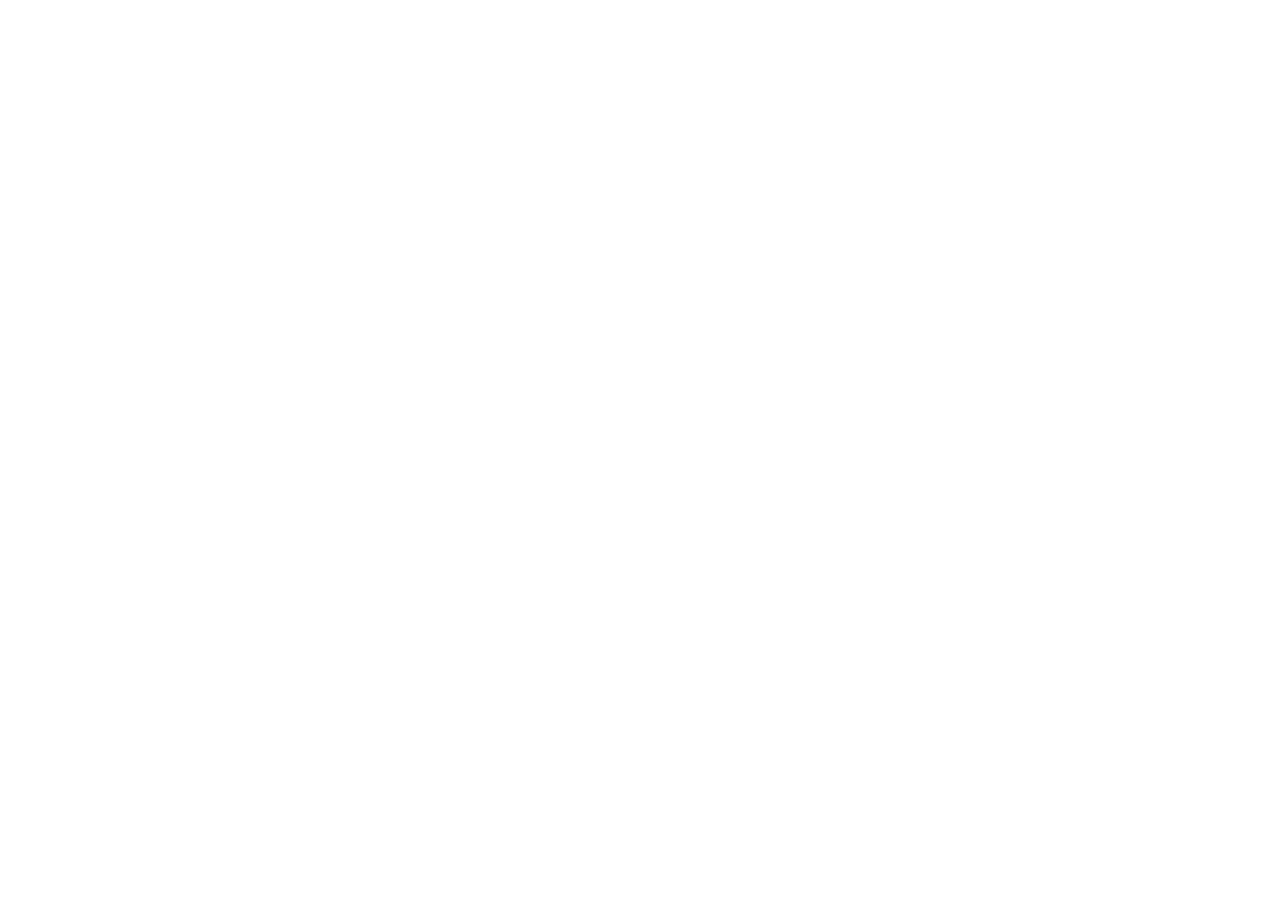
==== index.html @ e429faac "first commit" ====
<!DOCTYPE html>
<html lang="en">
<head>
    <meta charset="UTF-8">
    <meta name="viewport" content="width=device-width, initial-scale=1.0">
    <title>Toboolist</title>
    <link rel="stylesheet" href="css/resets.css">
    <link rel="stylesheet" href="css/style.css">
</head>
<body>
    
</body>
</html>
---- css/resets.css ----
html, body, div, span, applet, object, iframe,
h1, h2, h3, h4, h5, h6, p, blockquote, pre,
a, abbr, acronym, address, big, cite, code,
del, dfn, em, img, ins, kbd, q, s, samp,
small, strike, strong, sub, sup, tt, var,
b, u, i, center,
dl, dt, dd, ol, ul, li,
fieldset, form, label, legend,
table, caption, tbody, tfoot, thead, tr, th, td,
article, aside, canvas, details, embed, 
figure, figcaption, footer, header, hgroup, 
menu, nav, output, ruby, section, summary,
time, mark, audio, video {
	margin: 0;
	padding: 0;
	border: 0;
	font-size: 100%;
	font: inherit;
	vertical-align: baseline;
}
/* HTML5 display-role reset for older browsers */
article, aside, details, figcaption, figure, 
footer, header, hgroup, menu, nav, section {
	display: block;
}
body {
	line-height: 1;
}
ol, ul {
	list-style: none;
}
blockquote, q {
	quotes: none;
}
blockquote:before, blockquote:after,
q:before, q:after {
	content: '';
	content: none;
}
table {
	border-collapse: collapse;
	border-spacing: 0;
}
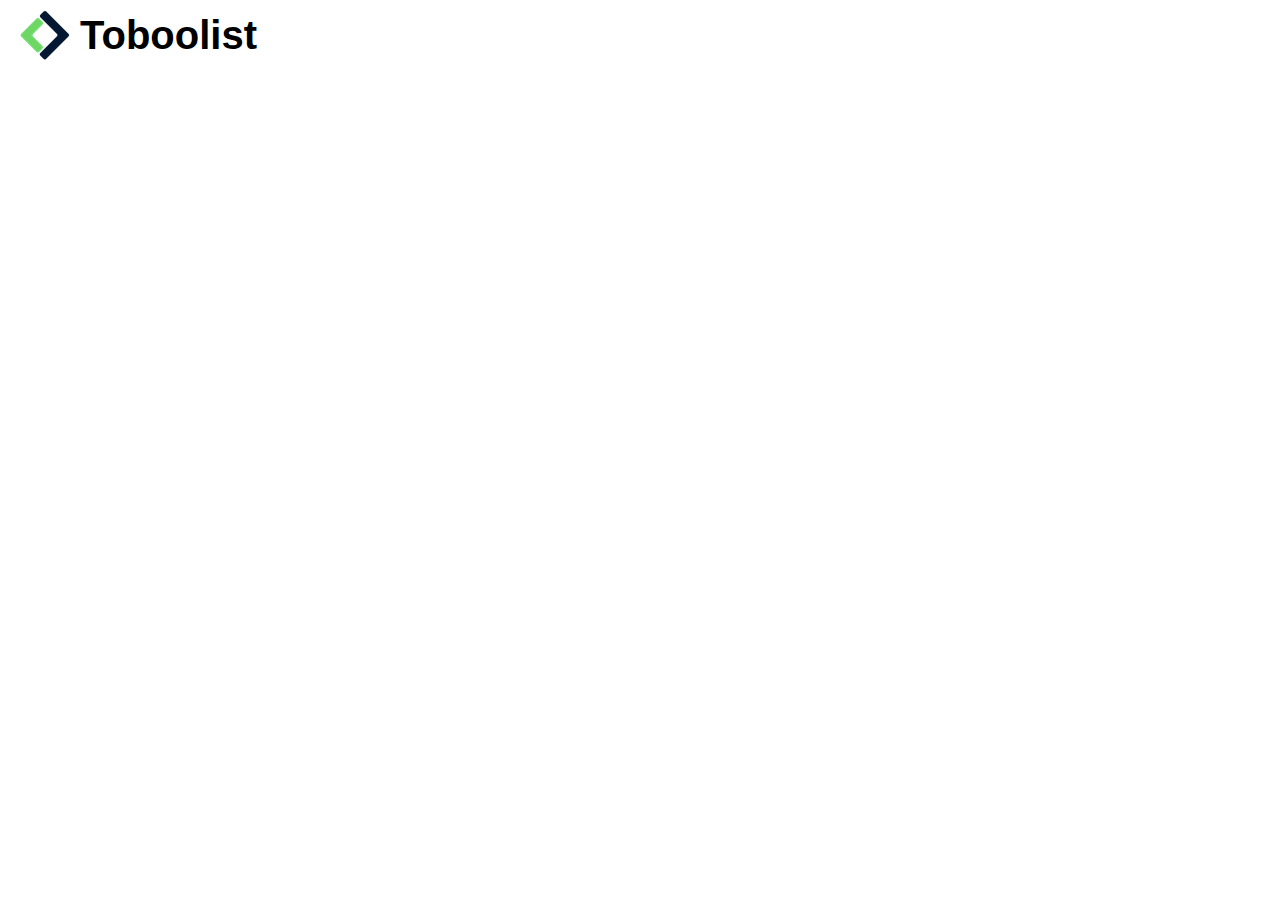
==== commit a8d8a9d9: "add header" ====
--- a/index.html
+++ b/index.html
@@ -1,5 +1,6 @@
 <!DOCTYPE html>
 <html lang="en">
+
 <head>
     <meta charset="UTF-8">
     <meta name="viewport" content="width=device-width, initial-scale=1.0">
@@ -7,7 +8,16 @@
     <link rel="stylesheet" href="css/resets.css">
     <link rel="stylesheet" href="css/style.css">
 </head>
+
 <body>
-    
+    <header>
+        <img id="logo-image" src="img/Logo.png" alt="Toboolist logo">
+        <h1 id="page-title">Toboolist</h1>
+    </header>
+    <main>
+        <nav></nav>
+        <section></section>
+    </main>
 </body>
+
 </html>--- a/css/style.css
+++ b/css/style.css
@@ -0,0 +1,26 @@
+:root {
+    font-family: Arial, Helvetica, sans-serif;
+    --body-bg: #ffffff;
+    --main-bg: #f6f8f9;
+    --button-pressed: #47adf1;
+    --text-color: #444851;
+    --tag-editorial: #45abe9;
+    --tag-q1goals: #9c72e4;
+    --tag-recruiting: #64c0a8;
+    --tag-mobile: #f29e33;
+    --tag-website: #d863a0;
+    --tag-sales: #b0c926;
+}
+
+header {
+    padding: 10px 20px;
+    display: flex;
+    height: 50px;
+}
+
+#page-title {
+    font-size: 2.5rem;
+    font-weight: 700;
+    margin: auto 10px;
+    
+}
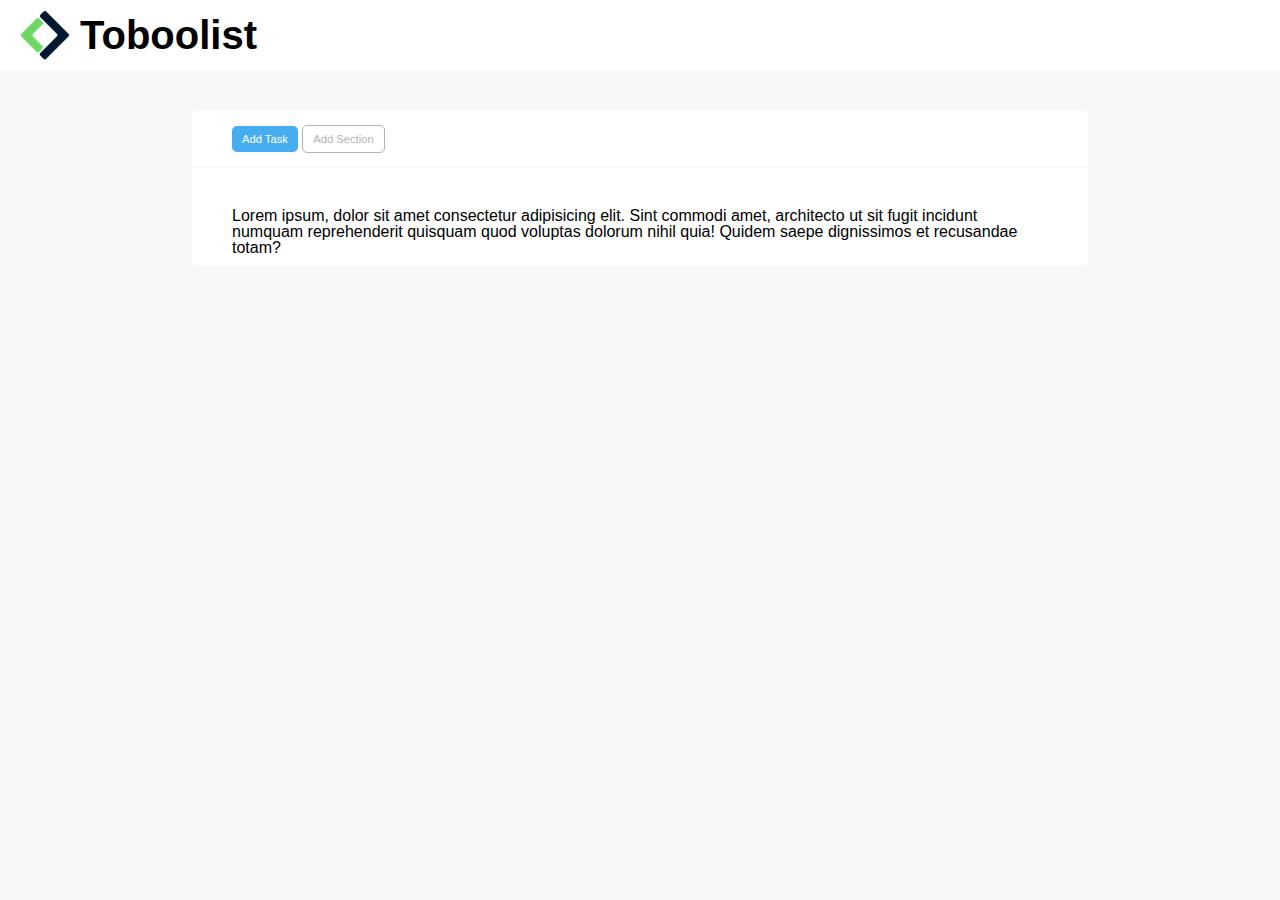
==== commit 03e218af: "add navbar" ====
--- a/index.html
+++ b/index.html
@@ -10,13 +10,25 @@
 </head>
 
 <body>
+    <!-- Header -->
     <header>
         <img id="logo-image" src="img/Logo.png" alt="Toboolist logo">
         <h1 id="page-title">Toboolist</h1>
     </header>
-    <main>
-        <nav></nav>
-        <section></section>
+
+    <!-- Main -->
+    <main id="main-tab">
+
+        <!-- Buttons section -->
+        <section id="buttons">
+            <span id="btn-task">Add Task</span>
+            <span id="btn-section">Add Section</span>
+        </section>
+
+        <!-- Main list -->
+        <section id="main-list">Lorem ipsum, dolor sit amet consectetur adipisicing elit. Sint commodi amet, architecto
+            ut sit fugit incidunt numquam reprehenderit quisquam quod voluptas dolorum nihil quia! Quidem saepe
+            dignissimos et recusandae totam?</section>
     </main>
 </body>
 
--- a/css/style.css
+++ b/css/style.css
@@ -1,9 +1,8 @@
 :root {
     font-family: Arial, Helvetica, sans-serif;
-    --body-bg: #ffffff;
-    --main-bg: #f6f8f9;
+    --body-bg: #f6f8f9;
     --button-pressed: #47adf1;
-    --text-color: #444851;
+    --text-color: #b3b3b4;
     --tag-editorial: #45abe9;
     --tag-q1goals: #9c72e4;
     --tag-recruiting: #64c0a8;
@@ -12,7 +11,12 @@
     --tag-sales: #b0c926;
 }
 
+body {
+    background-color: var(--body-bg);
+}
+
 header {
+    background-color: white;
     padding: 10px 20px;
     display: flex;
     height: 50px;
@@ -22,5 +26,37 @@
     font-size: 2.5rem;
     font-weight: 700;
     margin: auto 10px;
-    
 }
+
+#main-tab {
+    background-color: white;
+    width: 70%;
+    margin: 40px auto;
+    border-radius: 5px;
+}
+
+#buttons {
+    padding: 20px 40px 20px;
+    border-bottom: 2px solid var(--body-bg);
+}
+
+#main-list {
+    padding: 40px 40px 10px;
+}
+
+#btn-task {
+    background-color: var(--button-pressed);
+    border-radius: 5px;
+    padding: 7px 10px;
+    color: white;
+    font-size: 0.7rem;
+}
+
+#btn-section {
+    background-color: white;
+    border-radius: 5px;
+    padding: 7px 10px;
+    color: var(--text-color);
+    border: 1px solid var(--text-color);
+    font-size: 0.7rem;
+}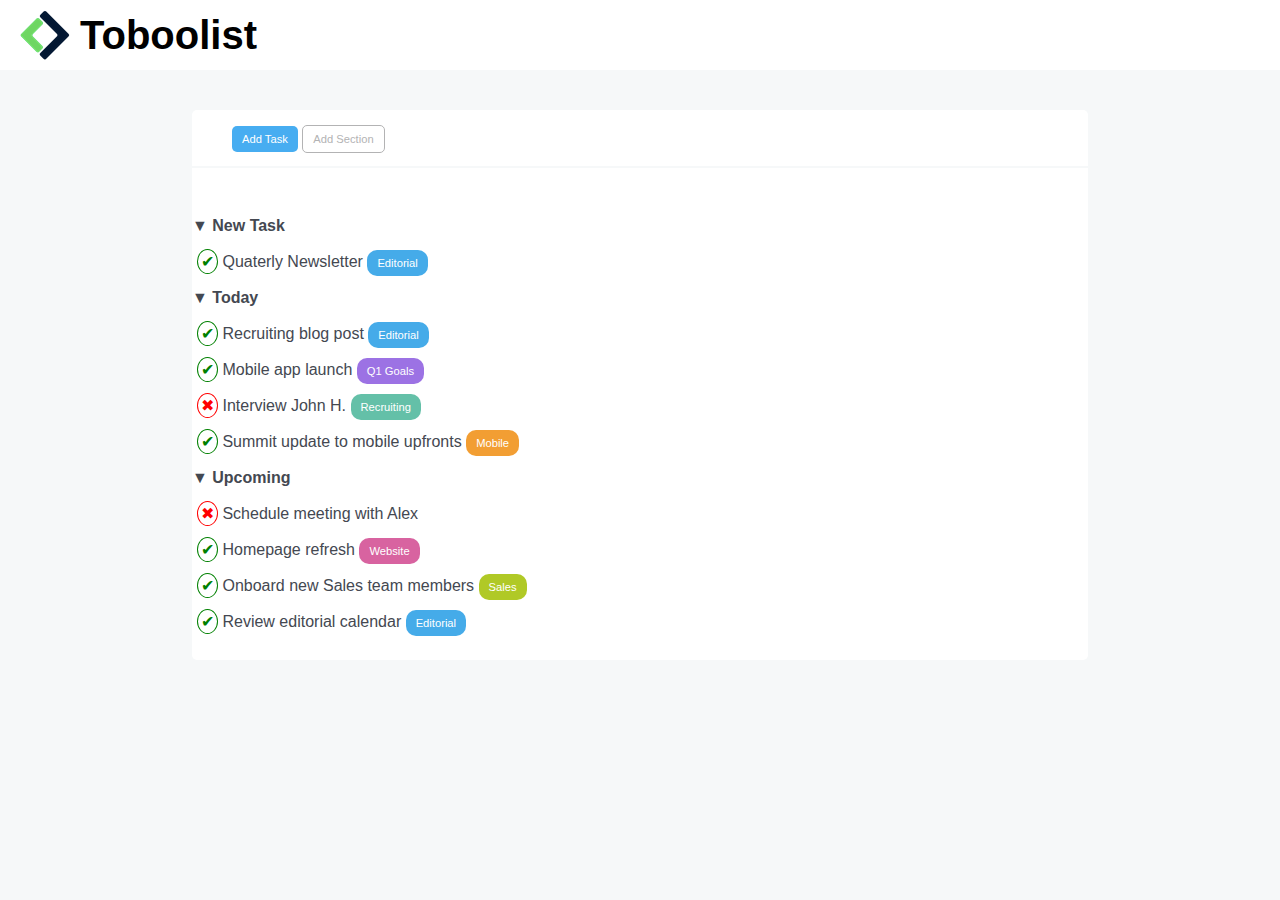
==== commit faa53901: "add task list" ====
--- a/index.html
+++ b/index.html
@@ -26,10 +26,78 @@
         </section>
 
         <!-- Main list -->
-        <section id="main-list">Lorem ipsum, dolor sit amet consectetur adipisicing elit. Sint commodi amet, architecto
-            ut sit fugit incidunt numquam reprehenderit quisquam quod voluptas dolorum nihil quia! Quidem saepe
-            dignissimos et recusandae totam?</section>
+        <section id="main-list">
+            <ul>
+                <!-- New Task list -->
+                <li class="list-title"><span class="down-triangle">&#x25BC;</span> New Task
+                    <ul>
+                        <li class="list-item">
+                            <span class="check">&#10004;</span> Quaterly Newsletter <span class="tag-editorial">Editorial</span>
+                        </li>
+                    </ul>
+                </li>
+            </ul>
+
+            <!-- Today list -->
+            <ul>
+                <li class="list-title"><span class="down-triangle">&#x25BC;</span> Today
+                    <ul>
+                        <li class="list-item">
+                            <span class="check">&#10004;</span> Recruiting blog post <span class="tag-editorial">Editorial</span>
+                        </li>
+                    </ul>
+                    <ul>
+                        <li class="list-item">
+                            <span class="check">&#10004;</span> Mobile app launch <span class="tag-q1goals">Q1 Goals</span>
+                        </li>
+                    </ul>
+                    <ul>
+                        <li class="list-item">
+                            <span class="cross">&#10006;</span> Interview John H. <span class="tag-recruiting">Recruiting</span>
+                        </li>
+                    </ul>
+                    <ul>
+                        <li class="list-item">
+                            <span class="check">&#10004;</span> Summit update to mobile upfronts <span class="tag-mobile">Mobile</span>
+                        </li>
+                    </ul>
+                </li>
+            </ul>
+
+            <!-- Upcoming list -->
+            <ul>
+                <li class="list-title"><span class="down-triangle">&#x25BC;</span> Upcoming
+                    <ul>
+                        <li class="list-item">
+                            <span class="cross">&#10006;</span> Schedule meeting with Alex 
+                        </li>
+                    </ul>
+                    <ul>
+                        <li class="list-item">
+                            <span class="check">&#10004;</span> Homepage refresh <span class="tag-website">Website</span>
+                        </li>
+                    </ul>
+                    <ul>
+                        <li class="list-item">
+                            <span class="check">&#10004;</span> Onboard new Sales team members <span class="tag-sales">Sales</span>
+                        </li>
+                    </ul>
+                    <ul>
+                        <li class="list-item">
+                            <span class="check">&#10004;</span> Review editorial calendar <span class="tag-editorial">Editorial</span>
+                        </li>
+                    </ul>
+                </li>
+            </ul>
+        </section>
     </main>
 </body>
 
-</html>+</html>
+
+<!-- &#129171; -->
+
+<!-- <details>
+    <summary>New Task</summary>
+    <p>Quaterly Newsletter</p>
+</details> -->
--- a/css/style.css
+++ b/css/style.css
@@ -2,7 +2,7 @@
     font-family: Arial, Helvetica, sans-serif;
     --body-bg: #f6f8f9;
     --button-pressed: #47adf1;
-    --text-color: #b3b3b4;
+    --text-color: #444851;
     --tag-editorial: #45abe9;
     --tag-q1goals: #9c72e4;
     --tag-recruiting: #64c0a8;
@@ -41,7 +41,7 @@
 }
 
 #main-list {
-    padding: 40px 40px 10px;
+    padding: 30px 40px 10px 0;
 }
 
 #btn-task {
@@ -56,7 +56,94 @@
     background-color: white;
     border-radius: 5px;
     padding: 7px 10px;
+    color: #b3b3b4;
+    border: 1px solid #b3b3b4;
+    font-size: 0.7rem;
+}
+
+#main-list {
     color: var(--text-color);
-    border: 1px solid var(--text-color);
+}
+
+ul, li {
+    margin: 20px 0px;
+}
+
+.list-title {
+    font-weight: 700;
+}
+
+.list-item {
+    margin-left: 5px;
+    font-weight: 500;
+}
+
+/* .down-triangle {
+    height: 5px;
+} */
+
+.check {
+    border: 1px solid green;
+    color: green;
+    border-radius: 50%;
+    padding: 3px;
+    height: 16px;
+    width: 16px;
+}
+
+.cross {
+    border: 1px solid red;
+    color: red;
+    border-radius: 50%;
+    padding: 3px;
+    height: 16px;
+    width: 16px;
+}
+
+.tag-editorial {
+    background-color: var(--tag-editorial);
+    border-radius: 10px;
+    padding: 7px 10px;
+    color: white;
     font-size: 0.7rem;
-}+}
+
+.tag-q1goals {
+    background-color: var(--tag-q1goals);
+    border-radius: 10px;
+    padding: 7px 10px;
+    color: white;
+    font-size: 0.7rem;
+}
+
+.tag-recruiting {
+    background-color: var(--tag-recruiting);
+    border-radius: 10px;
+    padding: 7px 10px;
+    color: white;
+    font-size: 0.7rem;
+}
+
+.tag-mobile {
+    background-color: var(--tag-mobile);
+    border-radius: 10px;
+    padding: 7px 10px;
+    color: white;
+    font-size: 0.7rem;
+}
+
+.tag-website {
+    background-color: var(--tag-website);
+    border-radius: 10px;
+    padding: 7px 10px;
+    color: white;
+    font-size: 0.7rem;
+}
+
+.tag-sales {
+    background-color: var(--tag-sales);
+    border-radius: 10px;
+    padding: 7px 10px;
+    color: white;
+    font-size: 0.7rem;
+}
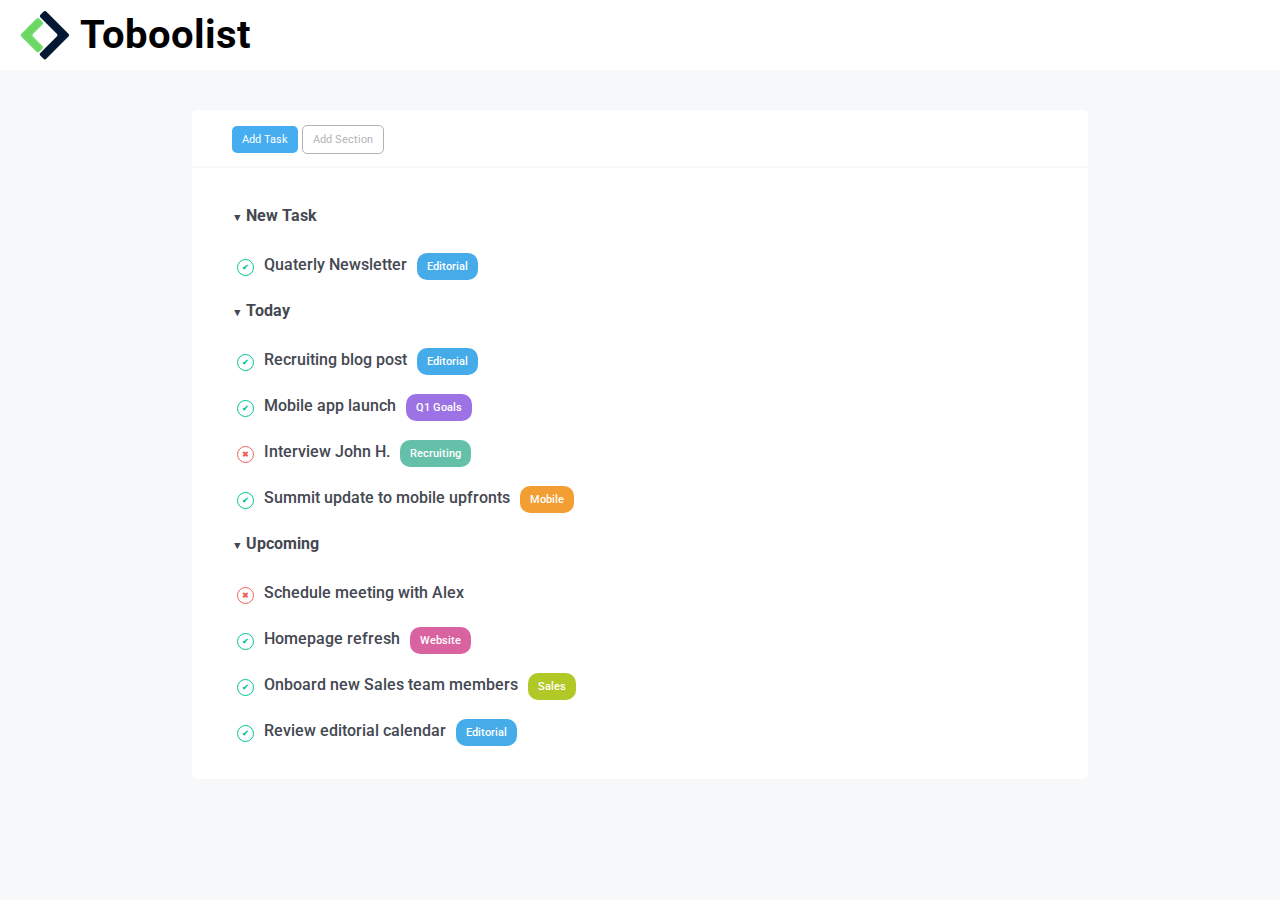
==== commit 3d5edcda: "fix main list" ====
--- a/index.html
+++ b/index.html
@@ -7,6 +7,9 @@
     <title>Toboolist</title>
     <link rel="stylesheet" href="css/resets.css">
     <link rel="stylesheet" href="css/style.css">
+    <link rel="preconnect" href="https://fonts.googleapis.com">
+    <link rel="preconnect" href="https://fonts.gstatic.com" crossorigin>
+    <link href="https://fonts.googleapis.com/css2?family=Roboto:ital,wght@0,100..900;1,100..900&display=swap" rel="stylesheet">
 </head>
 
 <body>
@@ -29,10 +32,10 @@
         <section id="main-list">
             <ul>
                 <!-- New Task list -->
-                <li class="list-title"><span class="down-triangle">&#x25BC;</span> New Task
+                <li class="list-title"><span class="down-triangle">&#x25BC;</span>New Task
                     <ul>
                         <li class="list-item">
-                            <span class="check">&#10004;</span> Quaterly Newsletter <span class="tag-editorial">Editorial</span>
+                            <span class="check">&#10004;</span>Quaterly Newsletter<span class="tag-editorial">Editorial</span>
                         </li>
                     </ul>
                 </li>
@@ -40,25 +43,25 @@
 
             <!-- Today list -->
             <ul>
-                <li class="list-title"><span class="down-triangle">&#x25BC;</span> Today
+                <li class="list-title"><span class="down-triangle">&#x25BC;</span>Today
                     <ul>
                         <li class="list-item">
-                            <span class="check">&#10004;</span> Recruiting blog post <span class="tag-editorial">Editorial</span>
+                            <span class="check">&#10004;</span>Recruiting blog post<span class="tag-editorial">Editorial</span>
                         </li>
                     </ul>
                     <ul>
                         <li class="list-item">
-                            <span class="check">&#10004;</span> Mobile app launch <span class="tag-q1goals">Q1 Goals</span>
+                            <span class="check">&#10004;</span>Mobile app launch<span class="tag-q1goals">Q1 Goals</span>
                         </li>
                     </ul>
                     <ul>
                         <li class="list-item">
-                            <span class="cross">&#10006;</span> Interview John H. <span class="tag-recruiting">Recruiting</span>
+                            <span class="cross">&#10006;</span>Interview John H.<span class="tag-recruiting">Recruiting</span>
                         </li>
                     </ul>
                     <ul>
                         <li class="list-item">
-                            <span class="check">&#10004;</span> Summit update to mobile upfronts <span class="tag-mobile">Mobile</span>
+                            <span class="check">&#10004;</span>Summit update to mobile upfronts<span class="tag-mobile">Mobile</span>
                         </li>
                     </ul>
                 </li>
@@ -66,25 +69,25 @@
 
             <!-- Upcoming list -->
             <ul>
-                <li class="list-title"><span class="down-triangle">&#x25BC;</span> Upcoming
+                <li class="list-title"><span class="down-triangle">&#x25BC;</span>Upcoming
                     <ul>
                         <li class="list-item">
-                            <span class="cross">&#10006;</span> Schedule meeting with Alex 
+                            <span class="cross">&#10006;</span>Schedule meeting with Alex
                         </li>
                     </ul>
                     <ul>
                         <li class="list-item">
-                            <span class="check">&#10004;</span> Homepage refresh <span class="tag-website">Website</span>
+                            <span class="check">&#10004;</span>Homepage refresh<span class="tag-website">Website</span>
                         </li>
                     </ul>
                     <ul>
                         <li class="list-item">
-                            <span class="check">&#10004;</span> Onboard new Sales team members <span class="tag-sales">Sales</span>
+                            <span class="check">&#10004;</span>Onboard new Sales team members<span class="tag-sales">Sales</span>
                         </li>
                     </ul>
                     <ul>
                         <li class="list-item">
-                            <span class="check">&#10004;</span> Review editorial calendar <span class="tag-editorial">Editorial</span>
+                            <span class="check">&#10004;</span>Review editorial calendar<span class="tag-editorial">Editorial</span>
                         </li>
                     </ul>
                 </li>
@@ -95,8 +98,6 @@
 
 </html>
 
-<!-- &#129171; -->
-
 <!-- <details>
     <summary>New Task</summary>
     <p>Quaterly Newsletter</p>
--- a/css/style.css
+++ b/css/style.css
@@ -1,5 +1,5 @@
 :root {
-    font-family: Arial, Helvetica, sans-serif;
+    font-family: Roboto, Arial, Helvetica, sans-serif;
     --body-bg: #f6f8f9;
     --button-pressed: #47adf1;
     --text-color: #444851;
@@ -31,7 +31,7 @@
 #main-tab {
     background-color: white;
     width: 70%;
-    margin: 40px auto;
+    margin: 40px auto 15px;
     border-radius: 5px;
 }
 
@@ -41,7 +41,8 @@
 }
 
 #main-list {
-    padding: 30px 40px 10px 0;
+    padding: 10px 40px 10px 40px;
+    color: var(--text-color);
 }
 
 #btn-task {
@@ -61,11 +62,11 @@
     font-size: 0.7rem;
 }
 
-#main-list {
-    color: var(--text-color);
+ul {
+    margin: 30px 0px;
 }
 
-ul, li {
+li {
     margin: 20px 0px;
 }
 
@@ -78,26 +79,36 @@
     font-weight: 500;
 }
 
-/* .down-triangle {
-    height: 5px;
-} */
+.down-triangle {
+    display: inline-block;
+    height: 14px;
+    width: 14px;
+    display: inline-block;
+    font-size: 0.67rem;
+}
 
 .check {
-    border: 1px solid green;
-    color: green;
-    border-radius: 50%;
-    padding: 3px;
-    height: 16px;
-    width: 16px;
+    border: 1px solid #00c692;
+    color: #00c692;
+    border-radius: 50%; 
+    height: 14px;
+    width: 14px;
+    font-size: 0.5rem;
+    font-weight: 900;
+    padding: 3px 4px;
+    margin-right: 10px;
 }
 
 .cross {
-    border: 1px solid red;
-    color: red;
+    border: 1px solid #ec645d;
+    color: #ec645d;
     border-radius: 50%;
-    padding: 3px;
-    height: 16px;
-    width: 16px;
+    height: 14px;
+    width: 14px;
+    font-size: 0.5rem;
+    font-weight: 900;
+    padding: 3px 4px;
+    margin-right: 10px;
 }
 
 .tag-editorial {
@@ -106,6 +117,7 @@
     padding: 7px 10px;
     color: white;
     font-size: 0.7rem;
+    margin-left: 10px;
 }
 
 .tag-q1goals {
@@ -114,6 +126,7 @@
     padding: 7px 10px;
     color: white;
     font-size: 0.7rem;
+    margin-left: 10px;
 }
 
 .tag-recruiting {
@@ -122,6 +135,7 @@
     padding: 7px 10px;
     color: white;
     font-size: 0.7rem;
+    margin-left: 10px;
 }
 
 .tag-mobile {
@@ -130,6 +144,7 @@
     padding: 7px 10px;
     color: white;
     font-size: 0.7rem;
+    margin-left: 10px;
 }
 
 .tag-website {
@@ -138,6 +153,7 @@
     padding: 7px 10px;
     color: white;
     font-size: 0.7rem;
+    margin-left: 10px;
 }
 
 .tag-sales {
@@ -146,4 +162,5 @@
     padding: 7px 10px;
     color: white;
     font-size: 0.7rem;
+    margin-left: 10px;
 }
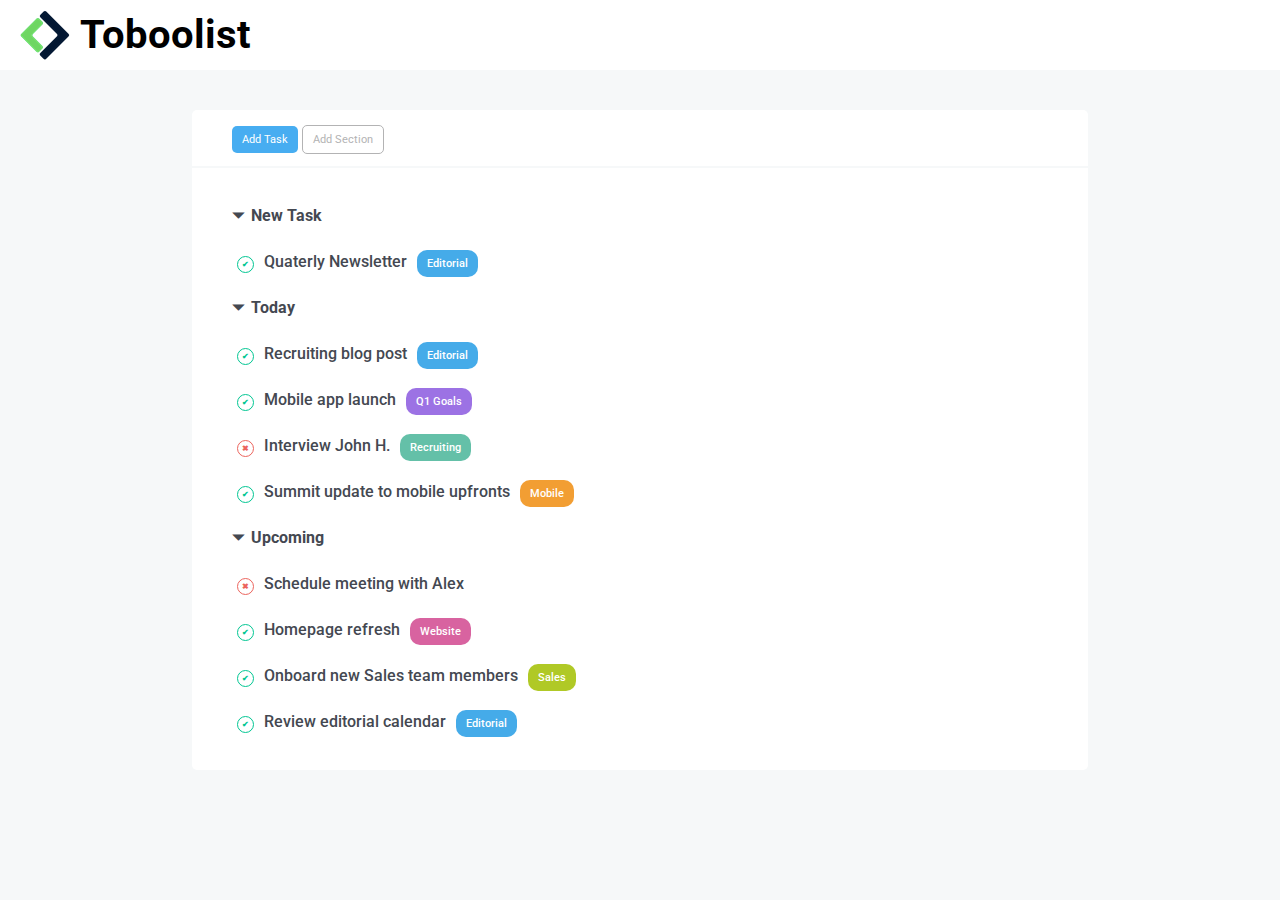
==== commit 12e91a87: "edit entity codes" ====
--- a/index.html
+++ b/index.html
@@ -9,7 +9,8 @@
     <link rel="stylesheet" href="css/style.css">
     <link rel="preconnect" href="https://fonts.googleapis.com">
     <link rel="preconnect" href="https://fonts.gstatic.com" crossorigin>
-    <link href="https://fonts.googleapis.com/css2?family=Roboto:ital,wght@0,100..900;1,100..900&display=swap" rel="stylesheet">
+    <link href="https://fonts.googleapis.com/css2?family=Roboto:ital,wght@0,100..900;1,100..900&display=swap"
+        rel="stylesheet">
 </head>
 
 <body>
@@ -28,14 +29,17 @@
             <span id="btn-section">Add Section</span>
         </section>
 
-        <!-- Main list -->
+        <!-- Main list section-->
         <section id="main-list">
             <ul>
                 <!-- New Task list -->
-                <li class="list-title"><span class="down-triangle">&#x25BC;</span>New Task
+                <li class="list-title"><span class="down-triangle">
+
+                    &#9207</span>New Task
                     <ul>
                         <li class="list-item">
-                            <span class="check">&#10004;</span>Quaterly Newsletter<span class="tag-editorial">Editorial</span>
+                            <span class="check">&#10004;</span>Quaterly Newsletter<span
+                                class="tag-editorial">Editorial</span>
                         </li>
                     </ul>
                 </li>
@@ -43,25 +47,31 @@
 
             <!-- Today list -->
             <ul>
-                <li class="list-title"><span class="down-triangle">&#x25BC;</span>Today
+                <li class="list-title"><span class="down-triangle">
+
+                    &#9207</span>Today
                     <ul>
                         <li class="list-item">
-                            <span class="check">&#10004;</span>Recruiting blog post<span class="tag-editorial">Editorial</span>
+                            <span class="check">&#10004;</span>Recruiting blog post<span
+                                class="tag-editorial">Editorial</span>
                         </li>
                     </ul>
                     <ul>
                         <li class="list-item">
-                            <span class="check">&#10004;</span>Mobile app launch<span class="tag-q1goals">Q1 Goals</span>
+                            <span class="check">&#10004;</span>Mobile app launch<span class="tag-q1goals">Q1
+                                Goals</span>
                         </li>
                     </ul>
                     <ul>
                         <li class="list-item">
-                            <span class="cross">&#10006;</span>Interview John H.<span class="tag-recruiting">Recruiting</span>
+                            <span class="cross">&#10006;</span>Interview John H.<span
+                                class="tag-recruiting">Recruiting</span>
                         </li>
                     </ul>
                     <ul>
                         <li class="list-item">
-                            <span class="check">&#10004;</span>Summit update to mobile upfronts<span class="tag-mobile">Mobile</span>
+                            <span class="check">&#10004;</span>Summit update to mobile upfronts<span
+                                class="tag-mobile">Mobile</span>
                         </li>
                     </ul>
                 </li>
@@ -69,7 +79,9 @@
 
             <!-- Upcoming list -->
             <ul>
-                <li class="list-title"><span class="down-triangle">&#x25BC;</span>Upcoming
+                <li class="list-title"><span class="down-triangle">
+
+                    &#9207</span>Upcoming
                     <ul>
                         <li class="list-item">
                             <span class="cross">&#10006;</span>Schedule meeting with Alex
@@ -82,12 +94,14 @@
                     </ul>
                     <ul>
                         <li class="list-item">
-                            <span class="check">&#10004;</span>Onboard new Sales team members<span class="tag-sales">Sales</span>
+                            <span class="check">&#10004;</span>Onboard new Sales team members<span
+                                class="tag-sales">Sales</span>
                         </li>
                     </ul>
                     <ul>
                         <li class="list-item">
-                            <span class="check">&#10004;</span>Review editorial calendar<span class="tag-editorial">Editorial</span>
+                            <span class="check">&#10004;</span>Review editorial calendar<span
+                                class="tag-editorial">Editorial</span>
                         </li>
                     </ul>
                 </li>
@@ -96,9 +110,4 @@
     </main>
 </body>
 
-</html>
-
-<!-- <details>
-    <summary>New Task</summary>
-    <p>Quaterly Newsletter</p>
-</details> -->
+</html>--- a/css/resets.css
+++ b/css/resets.css
@@ -1,43 +1,130 @@
-html, body, div, span, applet, object, iframe,
-h1, h2, h3, h4, h5, h6, p, blockquote, pre,
-a, abbr, acronym, address, big, cite, code,
-del, dfn, em, img, ins, kbd, q, s, samp,
-small, strike, strong, sub, sup, tt, var,
-b, u, i, center,
-dl, dt, dd, ol, ul, li,
-fieldset, form, label, legend,
-table, caption, tbody, tfoot, thead, tr, th, td,
-article, aside, canvas, details, embed, 
-figure, figcaption, footer, header, hgroup, 
-menu, nav, output, ruby, section, summary,
-time, mark, audio, video {
-	margin: 0;
-	padding: 0;
-	border: 0;
-	font-size: 100%;
-	font: inherit;
-	vertical-align: baseline;
+html,
+body,
+div,
+span,
+applet,
+object,
+iframe,
+h1,
+h2,
+h3,
+h4,
+h5,
+h6,
+p,
+blockquote,
+pre,
+a,
+abbr,
+acronym,
+address,
+big,
+cite,
+code,
+del,
+dfn,
+em,
+img,
+ins,
+kbd,
+q,
+s,
+samp,
+small,
+strike,
+strong,
+sub,
+sup,
+tt,
+var,
+b,
+u,
+i,
+center,
+dl,
+dt,
+dd,
+ol,
+ul,
+li,
+fieldset,
+form,
+label,
+legend,
+table,
+caption,
+tbody,
+tfoot,
+thead,
+tr,
+th,
+td,
+article,
+aside,
+canvas,
+details,
+embed,
+figure,
+figcaption,
+footer,
+header,
+hgroup,
+menu,
+nav,
+output,
+ruby,
+section,
+summary,
+time,
+mark,
+audio,
+video {
+    margin: 0;
+    padding: 0;
+    border: 0;
+    font-size: 100%;
+    font: inherit;
+    vertical-align: baseline;
 }
+
 /* HTML5 display-role reset for older browsers */
-article, aside, details, figcaption, figure, 
-footer, header, hgroup, menu, nav, section {
-	display: block;
+article,
+aside,
+details,
+figcaption,
+figure,
+footer,
+header,
+hgroup,
+menu,
+nav,
+section {
+    display: block;
 }
+
 body {
-	line-height: 1;
+    line-height: 1;
 }
-ol, ul {
-	list-style: none;
+
+ol,
+ul {
+    list-style: none;
 }
-blockquote, q {
-	quotes: none;
+
+blockquote,
+q {
+    quotes: none;
 }
-blockquote:before, blockquote:after,
-q:before, q:after {
-	content: '';
-	content: none;
+
+blockquote:before,
+blockquote:after,
+q:before,
+q:after {
+    content: '';
+    content: none;
 }
+
 table {
-	border-collapse: collapse;
-	border-spacing: 0;
+    border-collapse: collapse;
+    border-spacing: 0;
 }--- a/css/style.css
+++ b/css/style.css
@@ -84,13 +84,13 @@
     height: 14px;
     width: 14px;
     display: inline-block;
-    font-size: 0.67rem;
+    margin-right: 5px;
 }
 
 .check {
     border: 1px solid #00c692;
     color: #00c692;
-    border-radius: 50%; 
+    border-radius: 50%;
     height: 14px;
     width: 14px;
     font-size: 0.5rem;
@@ -163,4 +163,4 @@
     color: white;
     font-size: 0.7rem;
     margin-left: 10px;
-}
+}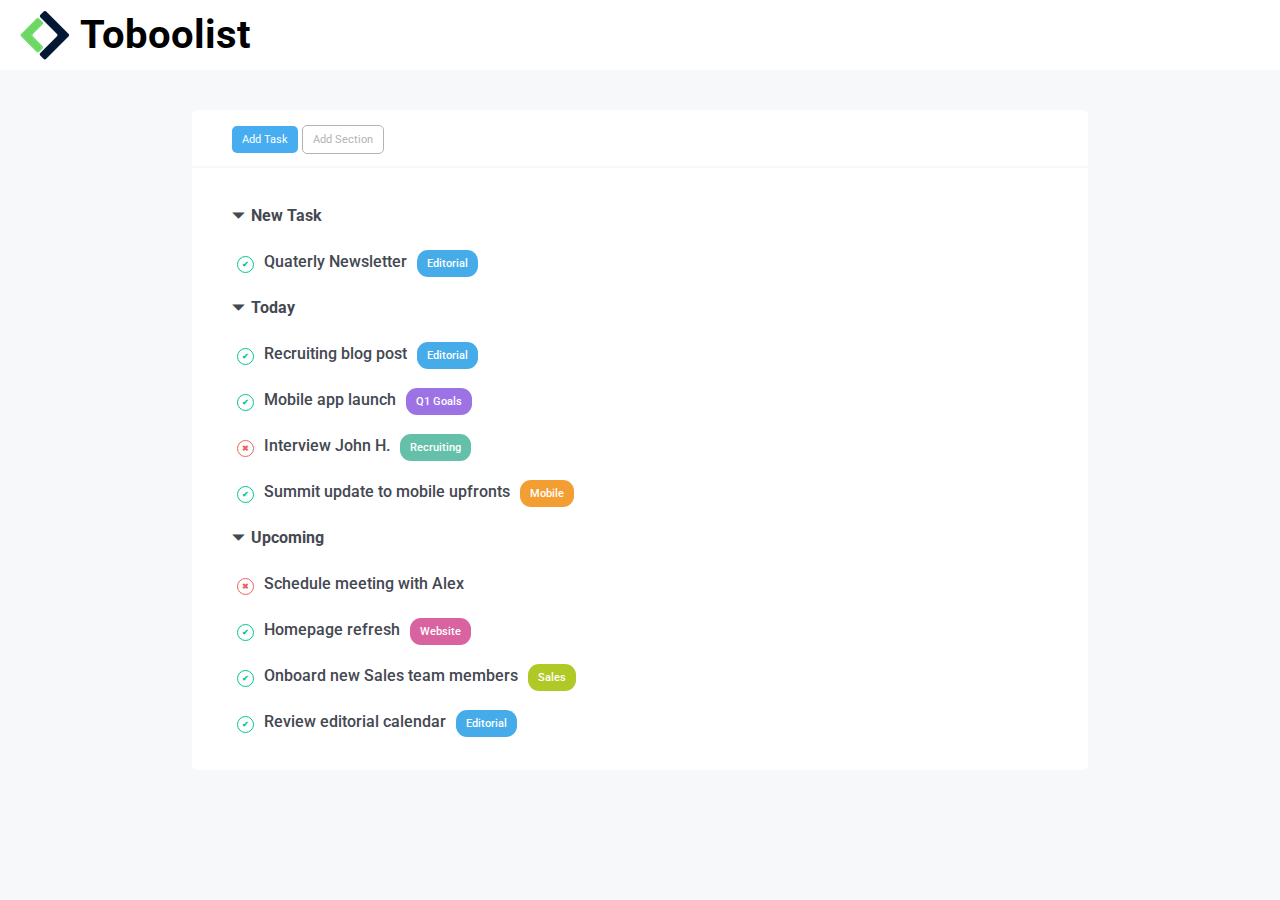
==== commit c166faf6: "overall fix 2" ====
--- a/index.html
+++ b/index.html
@@ -24,18 +24,18 @@
     <main id="main-tab">
 
         <!-- Buttons section -->
-        <section id="buttons">
+        <div id="buttons">
             <span id="btn-task">Add Task</span>
             <span id="btn-section">Add Section</span>
-        </section>
+        </div>
 
         <!-- Main list section-->
-        <section id="main-list">
+        <div id="main-list">
             <ul>
                 <!-- New Task list -->
                 <li class="list-title"><span class="down-triangle">
 
-                    &#9207</span>New Task
+                        &#9207;</span>New Task
                     <ul>
                         <li class="list-item">
                             <span class="check">&#10004;</span>Quaterly Newsletter<span
@@ -49,7 +49,7 @@
             <ul>
                 <li class="list-title"><span class="down-triangle">
 
-                    &#9207</span>Today
+                        &#9207;</span>Today
                     <ul>
                         <li class="list-item">
                             <span class="check">&#10004;</span>Recruiting blog post<span
@@ -81,7 +81,7 @@
             <ul>
                 <li class="list-title"><span class="down-triangle">
 
-                    &#9207</span>Upcoming
+                        &#9207;</span>Upcoming
                     <ul>
                         <li class="list-item">
                             <span class="cross">&#10006;</span>Schedule meeting with Alex
@@ -106,7 +106,7 @@
                     </ul>
                 </li>
             </ul>
-        </section>
+        </div>
     </main>
 </body>
 
--- a/css/style.css
+++ b/css/style.css
@@ -113,7 +113,7 @@
 
 .tag-editorial {
     background-color: var(--tag-editorial);
-    border-radius: 10px;
+    border-radius: 11px;
     padding: 7px 10px;
     color: white;
     font-size: 0.7rem;
@@ -122,7 +122,7 @@
 
 .tag-q1goals {
     background-color: var(--tag-q1goals);
-    border-radius: 10px;
+    border-radius: 11px;
     padding: 7px 10px;
     color: white;
     font-size: 0.7rem;
@@ -131,7 +131,7 @@
 
 .tag-recruiting {
     background-color: var(--tag-recruiting);
-    border-radius: 10px;
+    border-radius: 11px;
     padding: 7px 10px;
     color: white;
     font-size: 0.7rem;
@@ -140,7 +140,7 @@
 
 .tag-mobile {
     background-color: var(--tag-mobile);
-    border-radius: 10px;
+    border-radius: 11px;
     padding: 7px 10px;
     color: white;
     font-size: 0.7rem;
@@ -149,7 +149,7 @@
 
 .tag-website {
     background-color: var(--tag-website);
-    border-radius: 10px;
+    border-radius: 11px;
     padding: 7px 10px;
     color: white;
     font-size: 0.7rem;
@@ -158,7 +158,7 @@
 
 .tag-sales {
     background-color: var(--tag-sales);
-    border-radius: 10px;
+    border-radius: 11px;
     padding: 7px 10px;
     color: white;
     font-size: 0.7rem;
